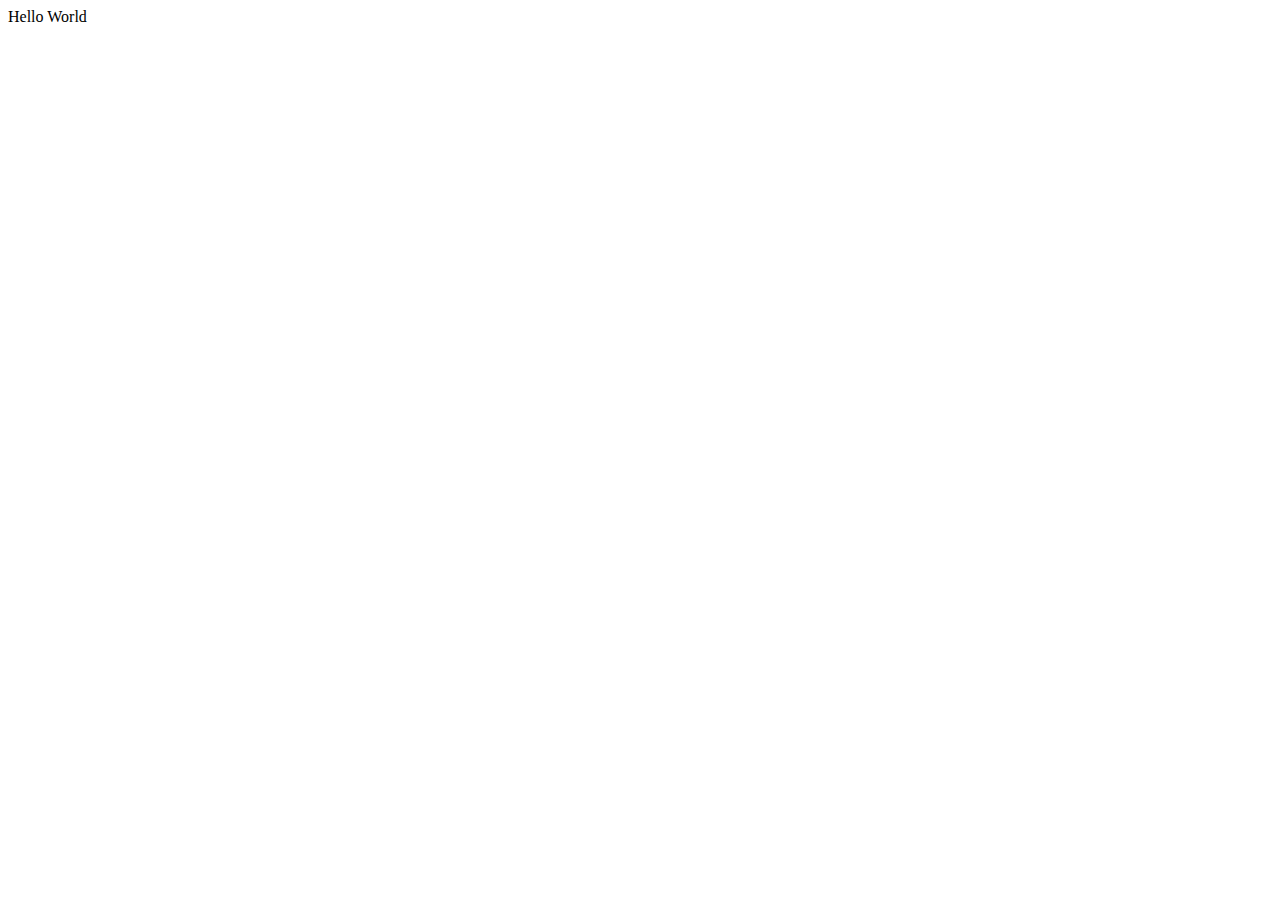
==== index.html @ dac53d11 "updated index.html" ====
<!DOCTYPE html>
<html>
    <head>
        <link rel="stylesheet" type="text/css" href="assets/css/style.css">
        <script src="assets/js/jquery-1.11.1.min.js"></script>
        <script src="assets/js/script.js"></script>

        <title>Allie Stoyanova</title>

    </head>
    <body>
    	Hello World
    </body>
</html>
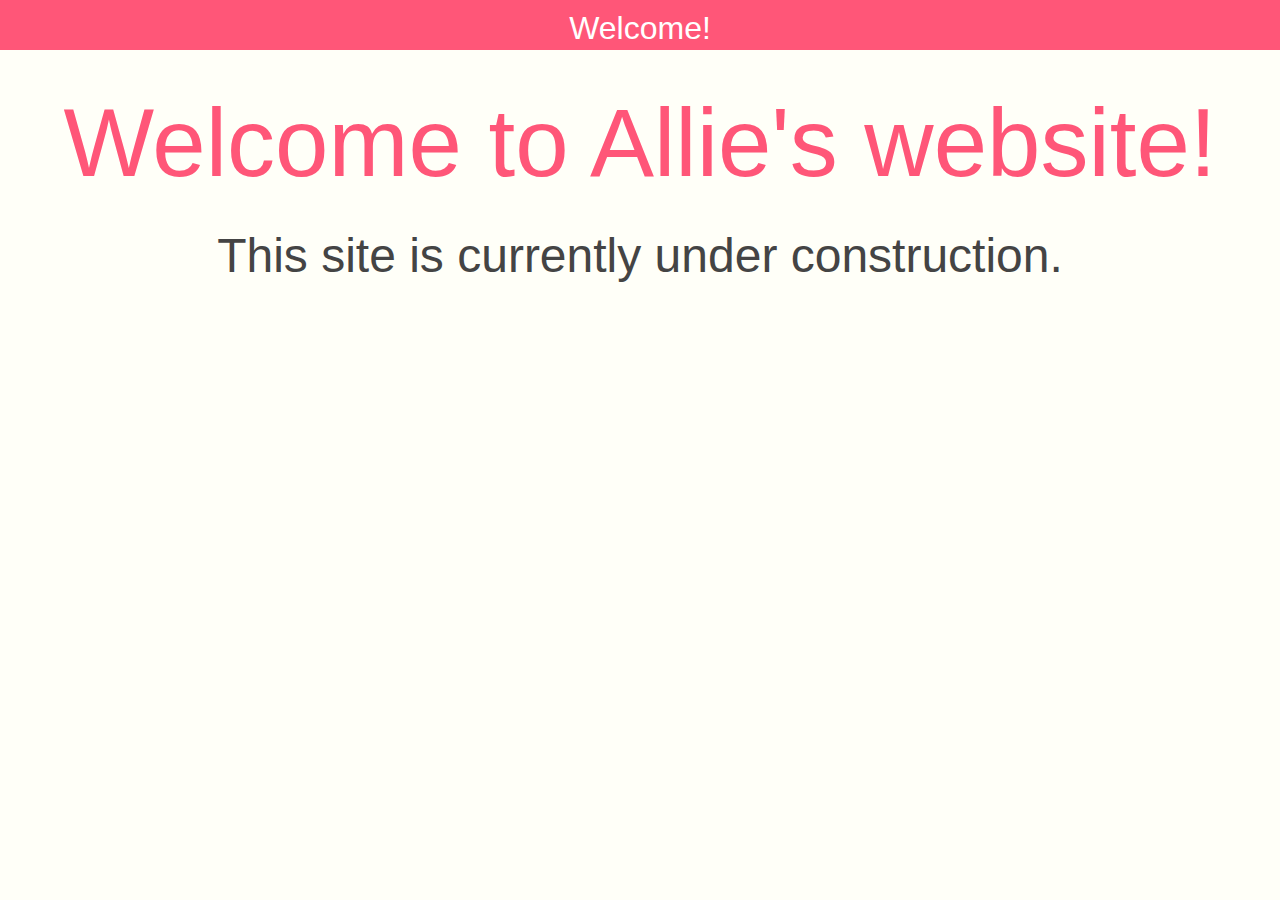
==== commit 7352c06e: "main remodeling and starting simple" ====
--- a/index.html
+++ b/index.html
@@ -1,14 +1,26 @@
 <!DOCTYPE html>
 <html>
+
     <head>
         <link rel="stylesheet" type="text/css" href="assets/css/style.css">
+
         <script src="assets/js/jquery-1.11.1.min.js"></script>
         <script src="assets/js/script.js"></script>
 
         <title>Allie Stoyanova</title>
 
     </head>
+
     <body>
-    	Hello World
+    	<div id="header">
+            Welcome! 
+    	</div> 
+		<div id="temp1">
+    		Welcome to Allie's website!
+    	</div>
+    	<div id="temp2" >
+    		This site is currently under construction.
+    	</div>
     </body>
+
 </html>--- a/assets/css/style.css
+++ b/assets/css/style.css
@@ -0,0 +1,48 @@
+body {
+	background: #FFFFF8
+    
+}
+
+a {
+    text-decoration: none;   
+}
+
+
+.screen {
+}
+
+#header {
+    position: fixed;
+    top: 0;
+    left: 0;
+    right: 0;
+    width: 100%;
+    height: 40px;
+    z-index: 999;
+    text-align: center;
+    padding-top: 10px;
+    font-weight: 450;
+    font-size: 2em;
+    font-family: 'Open Sans', sans-serif;
+    color: #FFFFFF;
+    background-color: #ff5678
+}
+
+#temp1 {
+    padding-top: 80px;
+    font-size: 6em;
+    font-weight: 300;
+    font-family: 'Open Sans', sans-serif;
+    text-align: center;
+    color: #ff5678;
+}
+
+#temp2 {
+    margin-top: 30px;
+    font-size: 3em;
+    font-weight: 250;
+    font-family: 'Open Sans', sans-serif;
+    text-align: center;
+    color: #444444;
+}
+
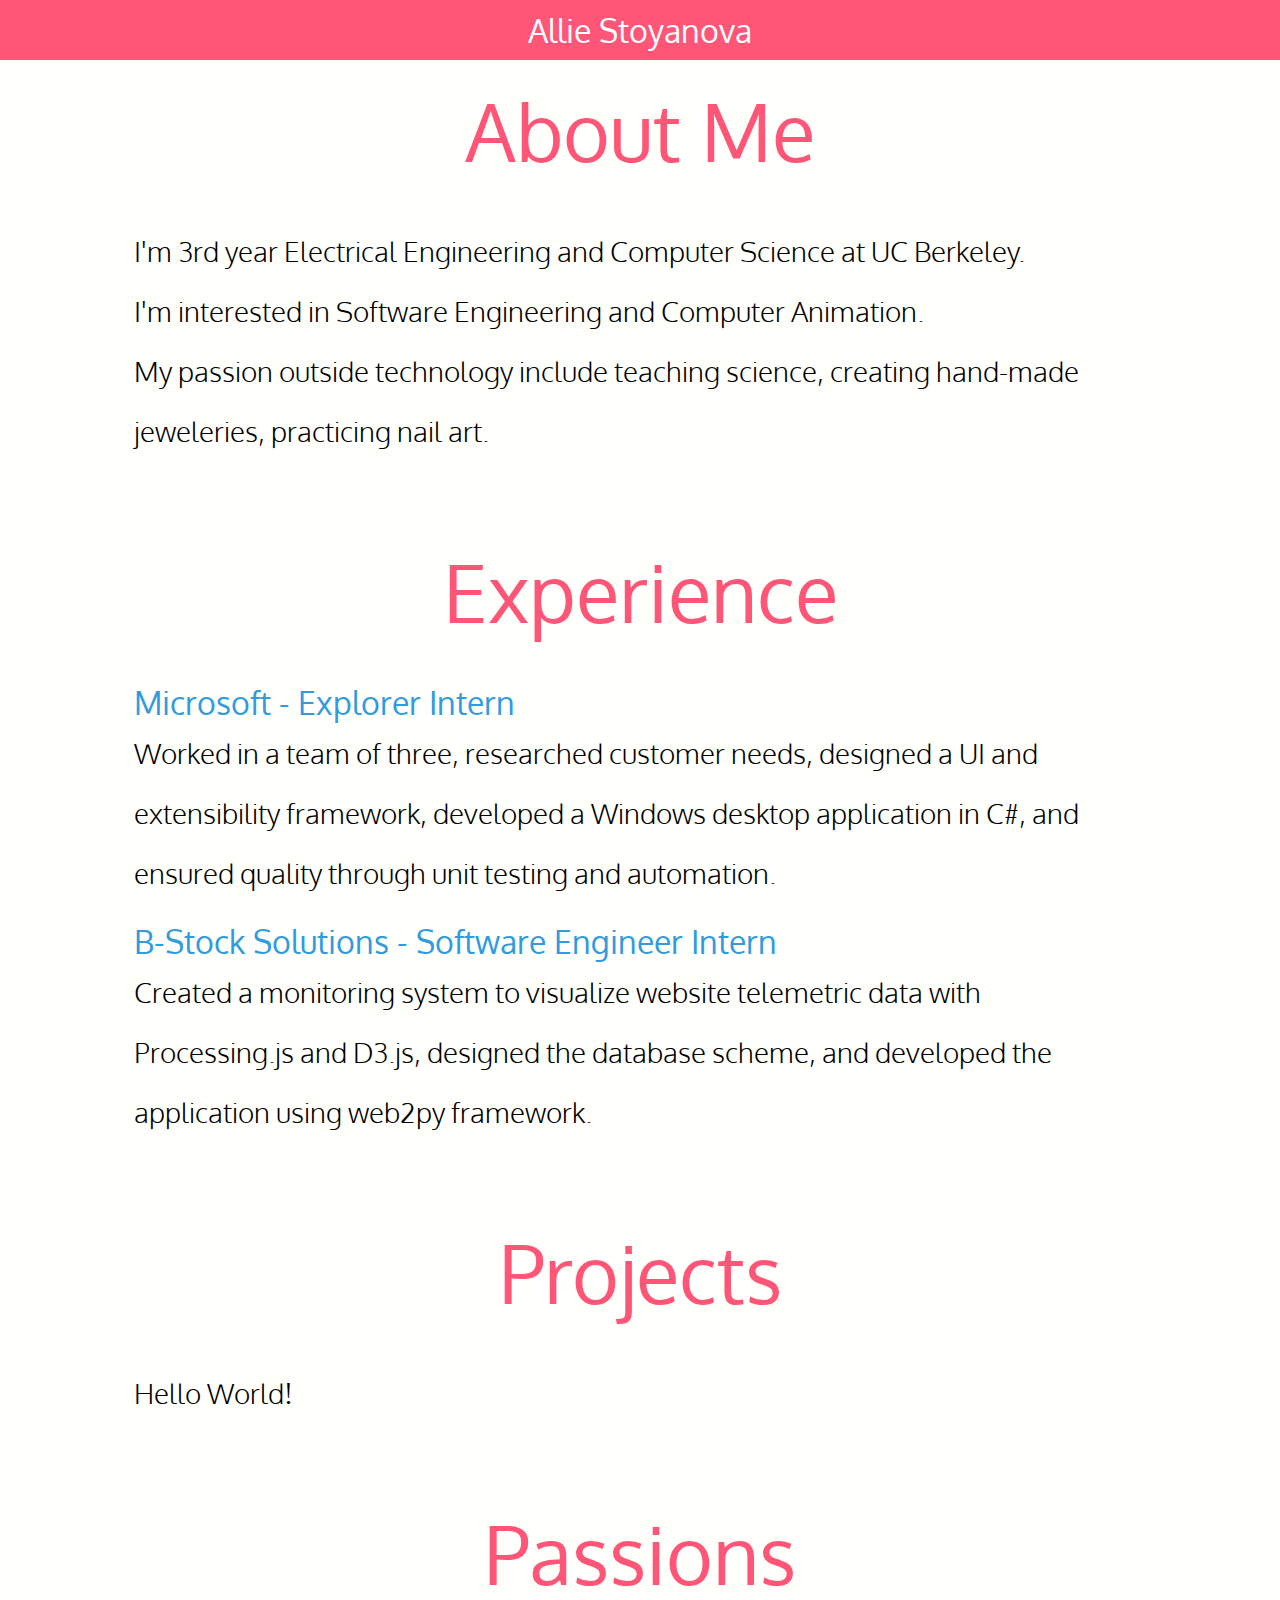
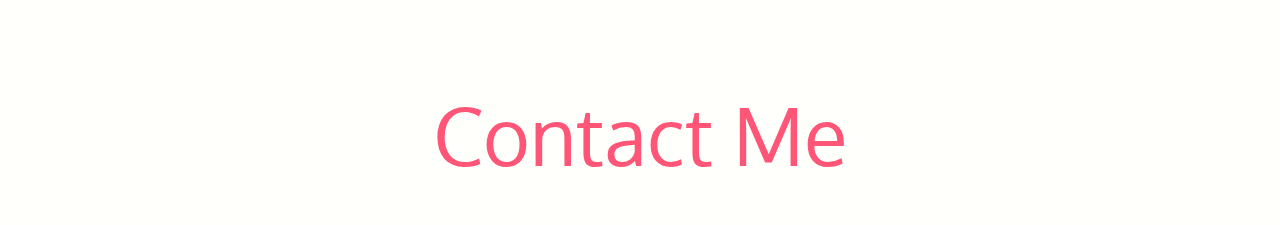
==== commit 05066f17: "added line-height and font" ====
--- a/index.html
+++ b/index.html
@@ -2,8 +2,8 @@
 <html>
 
     <head>
+        <link href='http://fonts.googleapis.com/css?family=Oxygen:300,400' rel='stylesheet' type='text/css'>
         <link rel="stylesheet" type="text/css" href="assets/css/style.css">
-
         <script src="assets/js/jquery-1.11.1.min.js"></script>
         <script src="assets/js/script.js"></script>
 
@@ -13,14 +13,58 @@
 
     <body>
     	<div id="header">
-            Welcome! 
+            Allie Stoyanova 
     	</div> 
-		<div id="temp1">
-    		Welcome to Allie's website!
-    	</div>
-    	<div id="temp2" >
-    		This site is currently under construction.
-    	</div>
+        <div id="screen1" class="screen">
+            <div id="temp1" class="title">
+                About Me   
+            </div>
+            <div id="temp2" class="content">
+                I'm 3rd year Electrical Engineering and Computer Science at UC Berkeley.<br>
+                I'm interested in Software Engineering and Computer Animation.<br>
+                My passion outside technology include teaching science, creating hand-made jeweleries, practicing nail art. 
+            </div>
+        <div>
+        <div id="screen2" class="screen">
+            <div id="title2" class="title">
+                Experience
+            </div>
+            <div id="subtitle21" class="subtitle">
+                Microsoft - Explorer Intern
+            </div>
+            <div id="content21" class="content">
+               Worked in a team of three, researched customer needs, designed a UI and extensibility framework, developed a Windows desktop application in C#, and ensured quality through unit testing and automation. 
+            </div>
+            <br>
+            <div id="subtitle22" class="subtitle">
+                B-Stock Solutions - Software Engineer Intern
+            </div>
+            <div id="content22" class="content">
+                Created a monitoring system to visualize website telemetric data with Processing.js and D3.js, designed the database scheme, and developed the application using web2py framework.
+            </div>
+        </div>
+        <div id="screen3" class="screen">
+            <div id="title3" class="title">
+                Projects
+            </div>
+            <div id="content31" class="content">
+                Hello World!
+            </div>
+        </div>
+        <div id="screen4" class="screen">
+            <div id="Title4" class="title">
+                Passions
+            </div>
+            <div id="content4" class="content">
+                
+            </div>
+        </div>
+        <div id="screen5" class="screen">
+            <div id="title5" class="title">
+                Contact Me
+            </div>
+        </div>
+
     </body>
 
 </html>--- a/assets/css/style.css
+++ b/assets/css/style.css
@@ -1,5 +1,5 @@
 body {
-	background: #FFFFF8
+	background: #FFFFFC;
     
 }
 
@@ -21,28 +21,54 @@
     z-index: 999;
     text-align: center;
     padding-top: 10px;
-    font-weight: 450;
+    padding-bottom: 10px;
+    font-weight: 400;
     font-size: 2em;
-    font-family: 'Open Sans', sans-serif;
+    font-family: 'Oxygen', sans-serif;
     color: #FFFFFF;
-    background-color: #ff5678
+    background-color: #FF5678;
 }
 
-#temp1 {
-    padding-top: 80px;
-    font-size: 6em;
-    font-weight: 300;
-    font-family: 'Open Sans', sans-serif;
+.title {
+    margin-top: 80px;
+    margin-bottom: 40px;
+    font-size: 5em;
+    font-weight: 400;
+    font-family: 'Oxygen', sans-serif;
     text-align: center;
-    color: #ff5678;
+    color: #FF5678;
 }
 
-#temp2 {
-    margin-top: 30px;
-    font-size: 3em;
-    font-weight: 250;
-    font-family: 'Open Sans', sans-serif;
-    text-align: center;
-    color: #444444;
+.content {
+    margin-left: 10%;
+    margin-right: 10%;
+    line-height: 60px;
+    font-size: 1.75em;
+    font-weight: 300;
+    font-family: 'Oxygen', sans-serif;
+    text-align: left;
+    color: #000000;
 }
 
+.subtitle {
+    margin-left: 10%;
+    margin-right: 10%;
+    font-size: 2em;
+    font-weight: 400;
+    font-family: 'Oxygen', sans-serif;
+    text-align: left;
+    color: #309BDD; 
+}
+
+.screen {
+    z-index: -1;
+}
+
+#screen1{
+
+
+}
+
+#screen2{
+    
+}
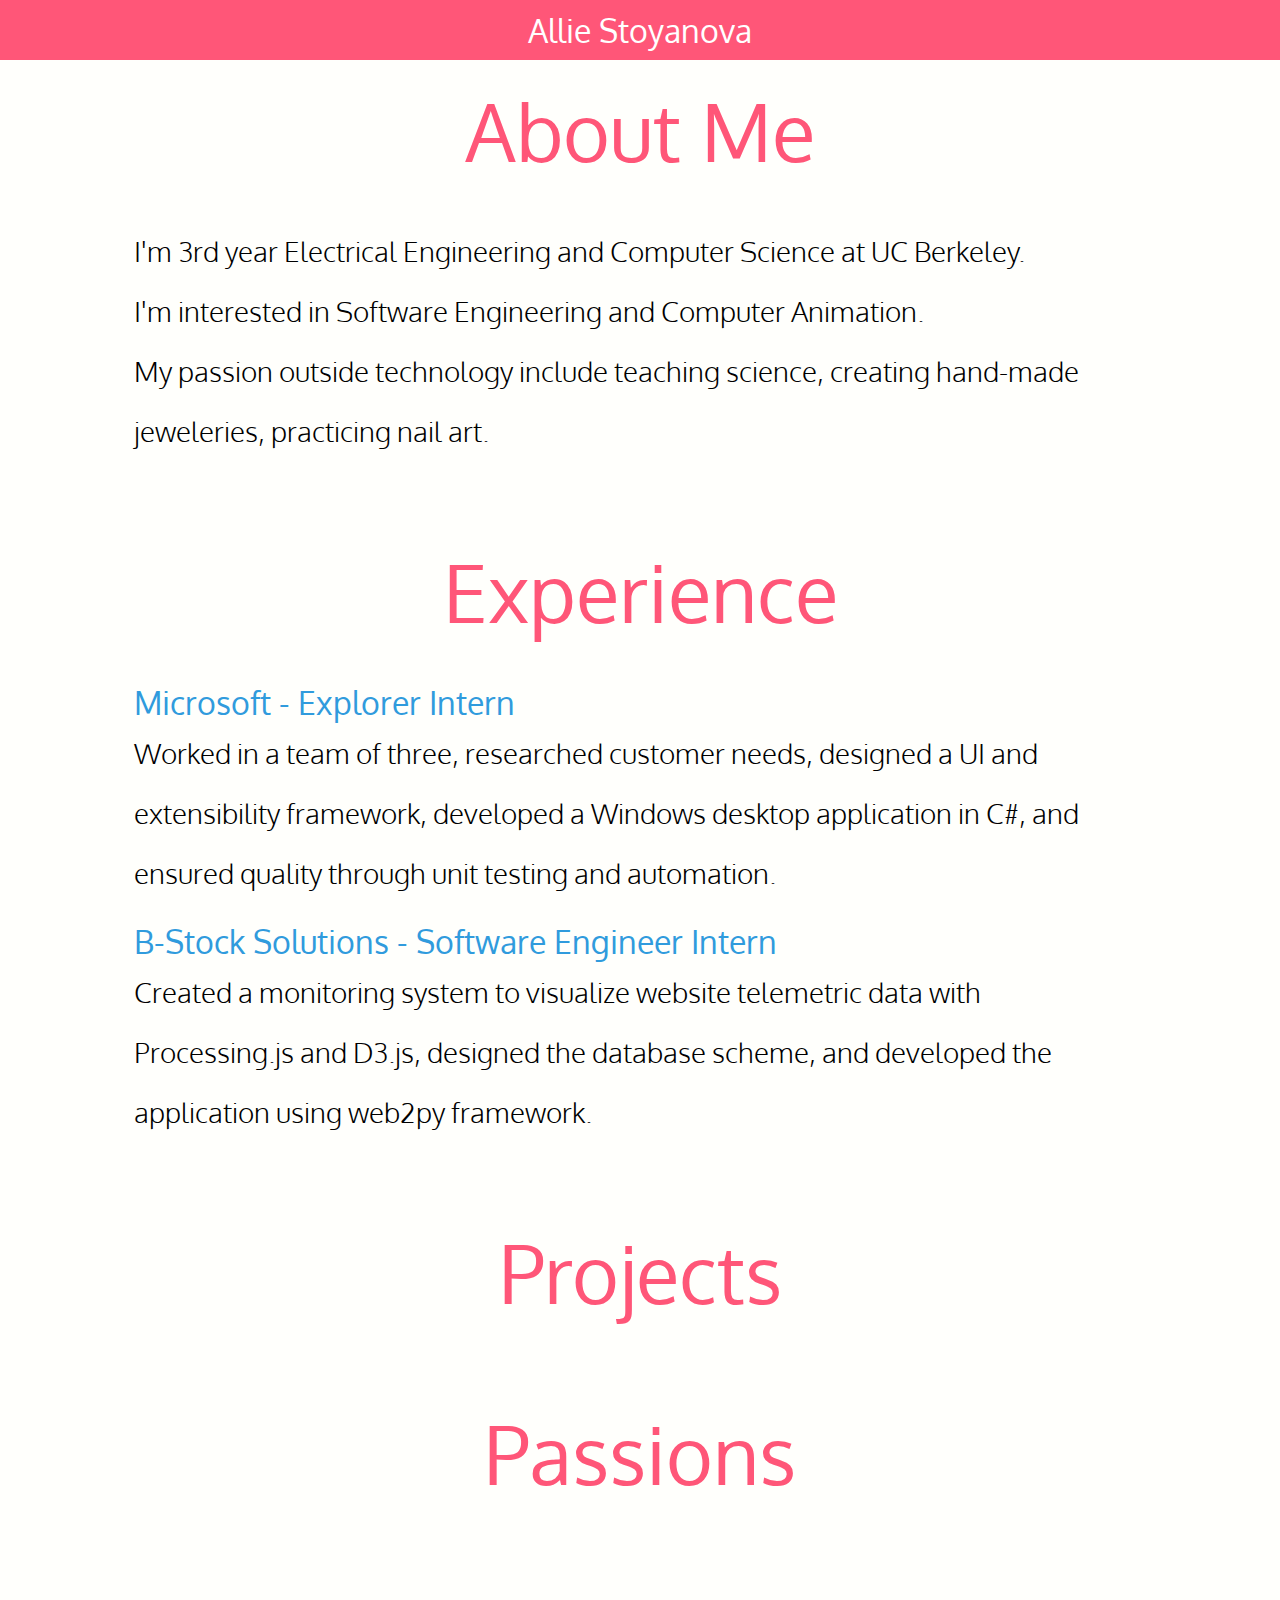
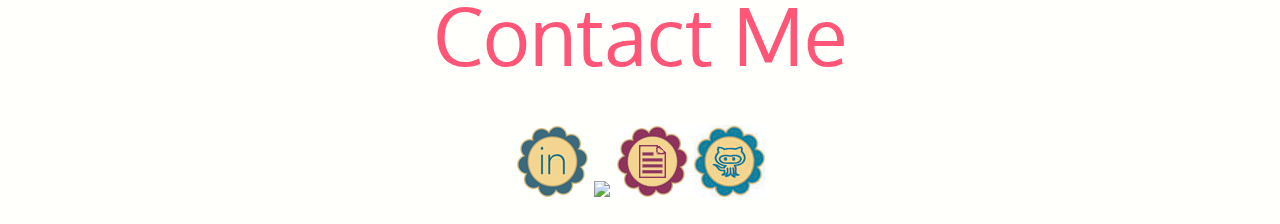
==== commit 951a7b0b: "Added Contact me section and created the mail,document,github icons" ====
--- a/index.html
+++ b/index.html
@@ -29,14 +29,14 @@
             <div id="title2" class="title">
                 Experience
             </div>
-            <div id="subtitle21" class="subtitle">
+            <div id="contenttitle21" class="contenttitle">
                 Microsoft - Explorer Intern
             </div>
             <div id="content21" class="content">
                Worked in a team of three, researched customer needs, designed a UI and extensibility framework, developed a Windows desktop application in C#, and ensured quality through unit testing and automation. 
             </div>
             <br>
-            <div id="subtitle22" class="subtitle">
+            <div id="contenttitle22" class="contenttitle">
                 B-Stock Solutions - Software Engineer Intern
             </div>
             <div id="content22" class="content">
@@ -47,8 +47,7 @@
             <div id="title3" class="title">
                 Projects
             </div>
-            <div id="content31" class="content">
-                Hello World!
+            <div id="content3" class="content">
             </div>
         </div>
         <div id="screen4" class="screen">
@@ -63,6 +62,22 @@
             <div id="title5" class="title">
                 Contact Me
             </div>
+            <div id="content5" class="content">
+                <a href="https://www.linkedin.com/pub/aleksandrina-stoyanova/3b/784/4aa" target="_blank">
+                    <img src="assets/img/Linkedin-icon.png">
+                </a>
+                <a href="mailto:alya93@gmail.com" target="_blank">
+                    <img src="assets/img/email-icon.jpg">
+                </a>
+                <a href="assets/Aleksandrina_Stoyanova_resume.pdf" target="_blank">
+                    <img src="assets/img/Resume-icon.jpg">
+                </a>
+                <a href="https://github.com/alya93" target="_blank">
+                    <img src="assets/img/github-icon.jpg">
+                </a>
+            </div>
+                        
+
         </div>
 
     </body>
--- a/assets/css/style.css
+++ b/assets/css/style.css
@@ -39,6 +39,16 @@
     color: #FF5678;
 }
 
+.contenttitle {
+    margin-left: 10%;
+    margin-right: 10%;
+    font-size: 2em;
+    font-weight: 400;
+    font-family: 'Oxygen', sans-serif;
+    text-align: left;
+    color: #309BDD; 
+}
+
 .content {
     margin-left: 10%;
     margin-right: 10%;
@@ -50,18 +60,11 @@
     color: #000000;
 }
 
-.subtitle {
-    margin-left: 10%;
-    margin-right: 10%;
-    font-size: 2em;
-    font-weight: 400;
-    font-family: 'Oxygen', sans-serif;
-    text-align: left;
-    color: #309BDD; 
-}
-
 .screen {
     z-index: -1;
+}
+#content5{
+    text-align: center;
 }
 
 #screen1{
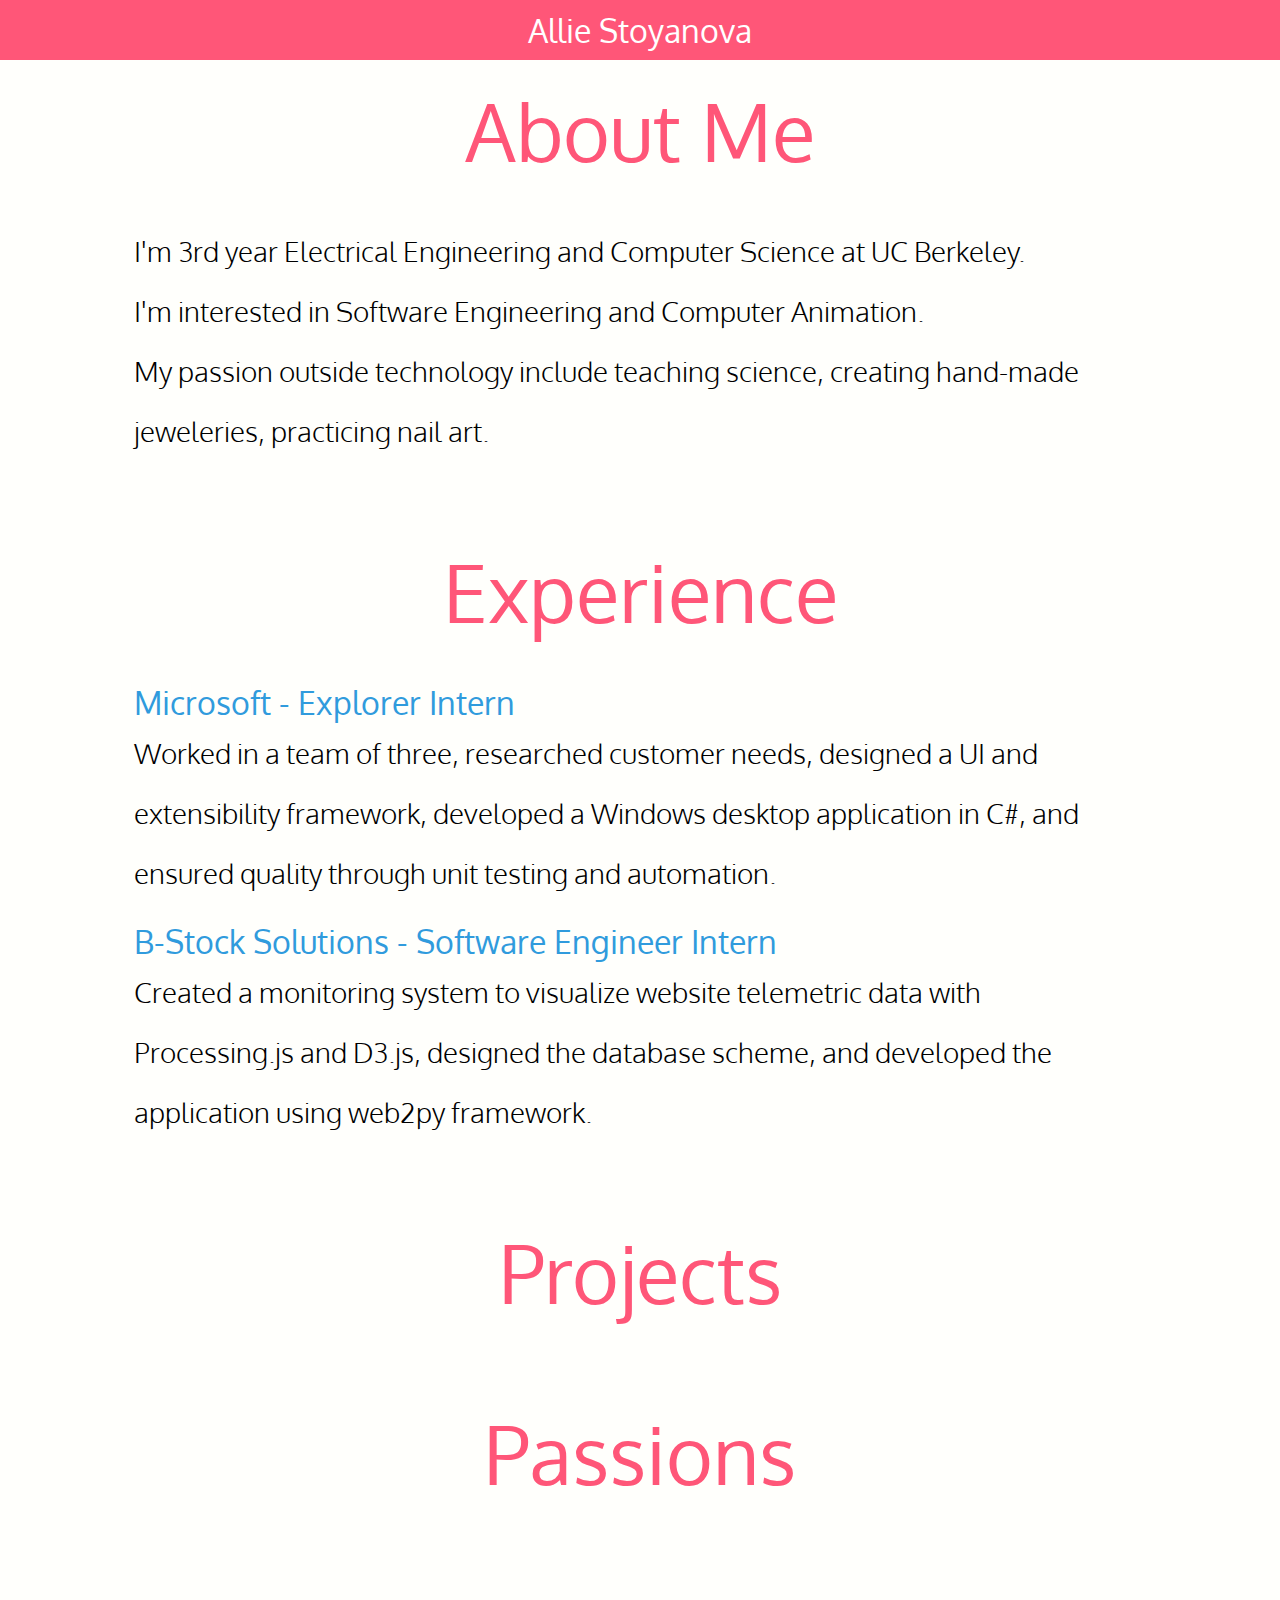
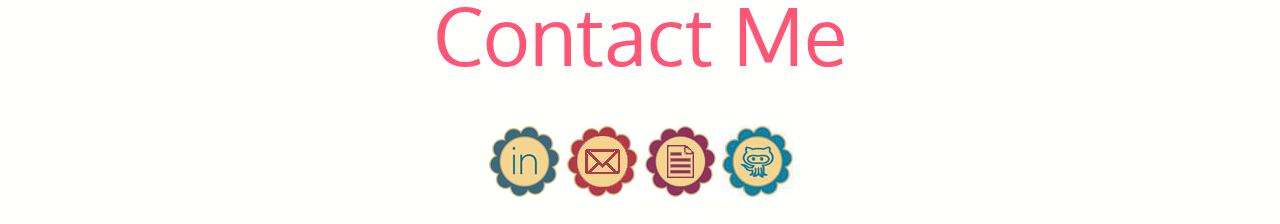
==== commit 7e46e02c: "fixed image issues" ====
--- a/index.html
+++ b/index.html
@@ -67,7 +67,7 @@
                     <img src="assets/img/Linkedin-icon.png">
                 </a>
                 <a href="mailto:alya93@gmail.com" target="_blank">
-                    <img src="assets/img/email-icon.jpg">
+                    <img src="assets/img/Email-icon.jpg">
                 </a>
                 <a href="assets/Aleksandrina_Stoyanova_resume.pdf" target="_blank">
                     <img src="assets/img/Resume-icon.jpg">
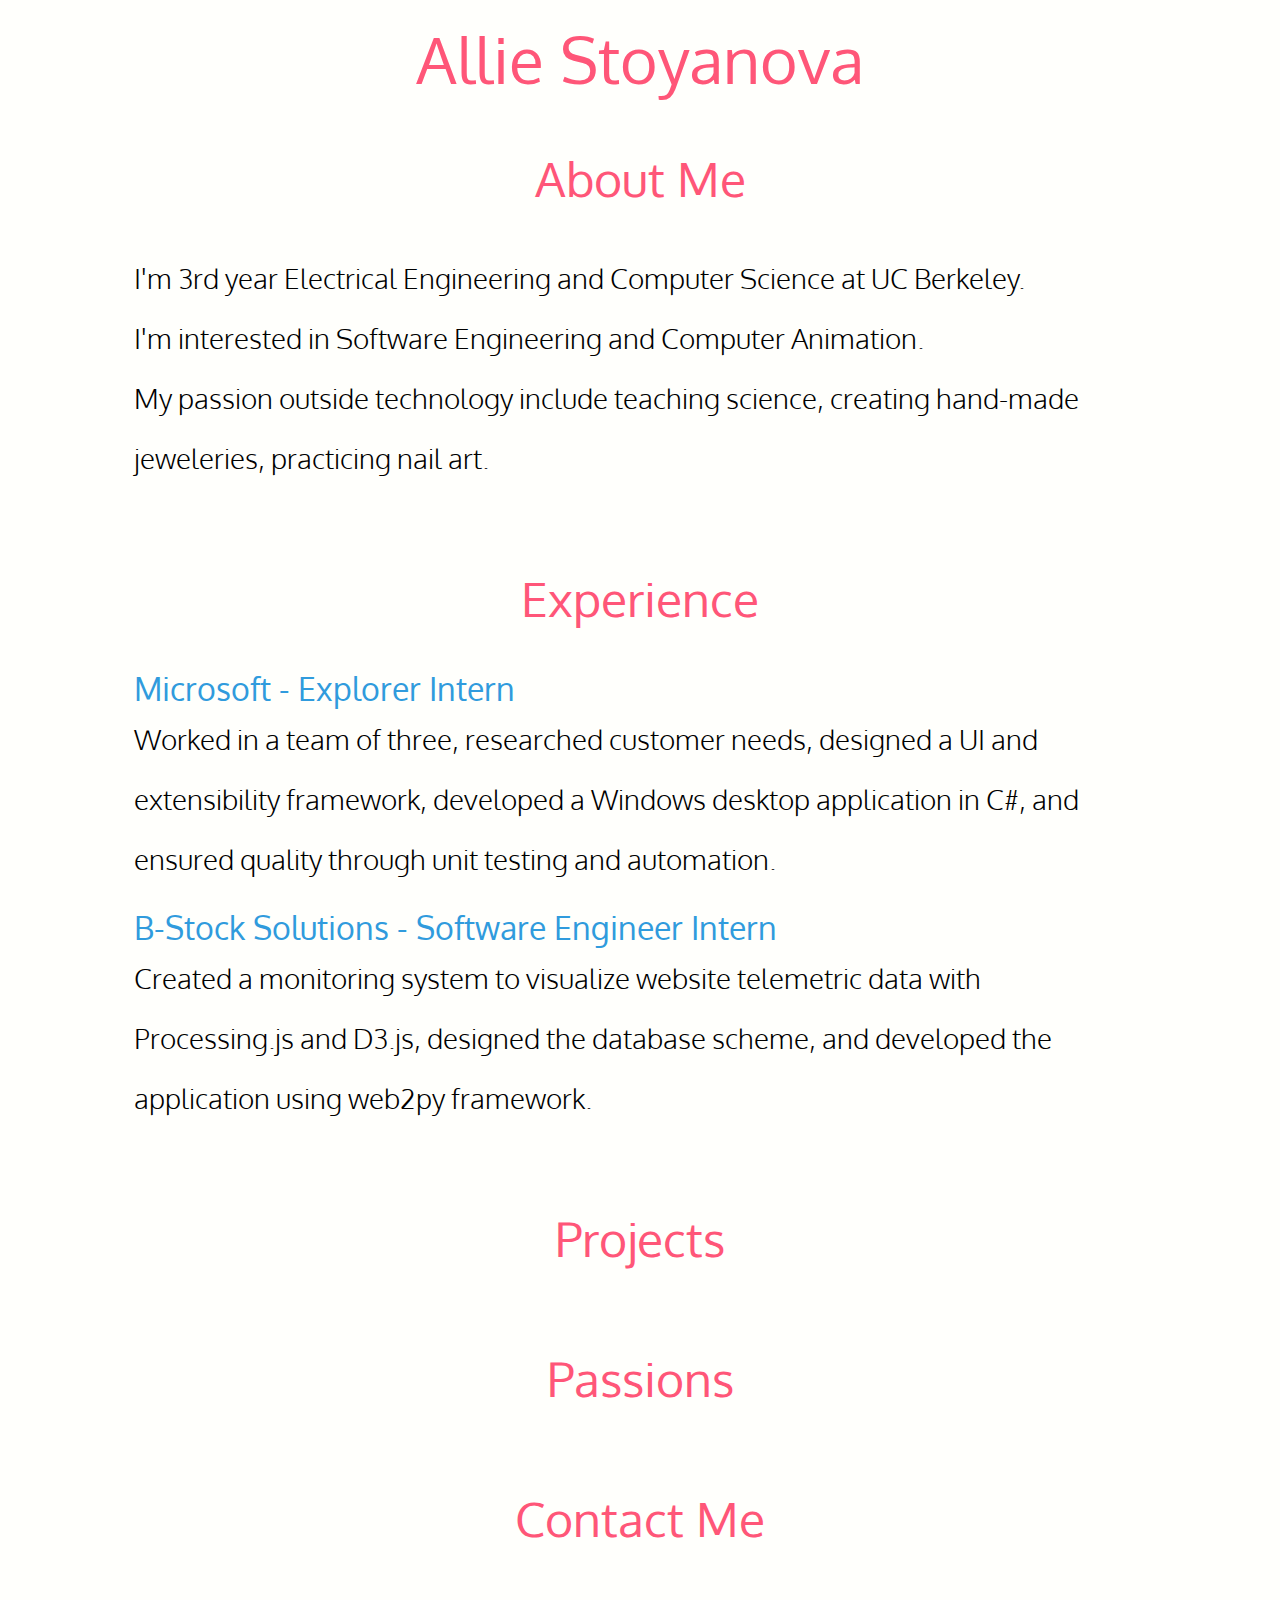
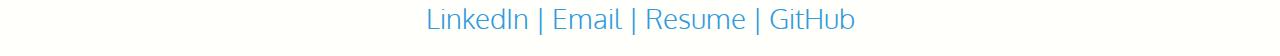
==== commit 4407e8d6: "modify links" ====
--- a/index.html
+++ b/index.html
@@ -6,6 +6,25 @@
         <link rel="stylesheet" type="text/css" href="assets/css/style.css">
         <script src="assets/js/jquery-1.11.1.min.js"></script>
         <script src="assets/js/script.js"></script>
+
+        <!-- Favicon -->
+
+        <link rel="apple-touch-icon" sizes="57x57" href="/apple-touch-icon-57x57.png">
+        <link rel="apple-touch-icon" sizes="114x114" href="/apple-touch-icon-114x114.png">
+        <link rel="apple-touch-icon" sizes="72x72" href="/apple-touch-icon-72x72.png">
+        <link rel="apple-touch-icon" sizes="144x144" href="/apple-touch-icon-144x144.png">
+        <link rel="apple-touch-icon" sizes="60x60" href="/apple-touch-icon-60x60.png">
+        <link rel="apple-touch-icon" sizes="120x120" href="/apple-touch-icon-120x120.png">
+        <link rel="apple-touch-icon" sizes="76x76" href="/apple-touch-icon-76x76.png">
+        <link rel="apple-touch-icon" sizes="152x152" href="/apple-touch-icon-152x152.png">
+        <link rel="apple-touch-icon" sizes="180x180" href="/apple-touch-icon-180x180.png">
+        <link rel="icon" type="image/png" href="/favicon-192x192.png" sizes="192x192">
+        <link rel="icon" type="image/png" href="/favicon-160x160.png" sizes="160x160">
+        <link rel="icon" type="image/png" href="/favicon-96x96.png" sizes="96x96">
+        <link rel="icon" type="image/png" href="/favicon-16x16.png" sizes="16x16">
+        <link rel="icon" type="image/png" href="/favicon-32x32.png" sizes="32x32">
+        <meta name="msapplication-TileColor" content="#b91d47">
+        <meta name="msapplication-TileImage" content="/mstile-144x144.png">
 
         <title>Allie Stoyanova</title>
 
@@ -64,16 +83,19 @@
             </div>
             <div id="content5" class="content">
                 <a href="https://www.linkedin.com/pub/aleksandrina-stoyanova/3b/784/4aa" target="_blank">
-                    <img src="assets/img/Linkedin-icon.png">
+                    LinkedIn
                 </a>
+                |
                 <a href="mailto:alya93@gmail.com" target="_blank">
-                    <img src="assets/img/Email-icon.jpg">
+                    Email
                 </a>
+                |
                 <a href="assets/Aleksandrina_Stoyanova_resume.pdf" target="_blank">
-                    <img src="assets/img/Resume-icon.jpg">
+                    Resume
                 </a>
+                |
                 <a href="https://github.com/alya93" target="_blank">
-                    <img src="assets/img/github-icon.jpg">
+                    GitHub
                 </a>
             </div>
                         
--- a/assets/css/style.css
+++ b/assets/css/style.css
@@ -4,7 +4,8 @@
 }
 
 a {
-    text-decoration: none;   
+    text-decoration: none;
+    color: #309BDD;
 }
 
 
@@ -12,27 +13,21 @@
 }
 
 #header {
-    position: fixed;
-    top: 0;
-    left: 0;
-    right: 0;
-    width: 100%;
     height: 40px;
     z-index: 999;
     text-align: center;
     padding-top: 10px;
     padding-bottom: 10px;
     font-weight: 400;
-    font-size: 2em;
+    font-size: 4em;
     font-family: 'Oxygen', sans-serif;
-    color: #FFFFFF;
-    background-color: #FF5678;
+    color: #FF5678;
 }
 
 .title {
     margin-top: 80px;
     margin-bottom: 40px;
-    font-size: 5em;
+    font-size: 3em;
     font-weight: 400;
     font-family: 'Oxygen', sans-serif;
     text-align: center;
@@ -65,6 +60,7 @@
 }
 #content5{
     text-align: center;
+    color: #309BDD;
 }
 
 #screen1{
